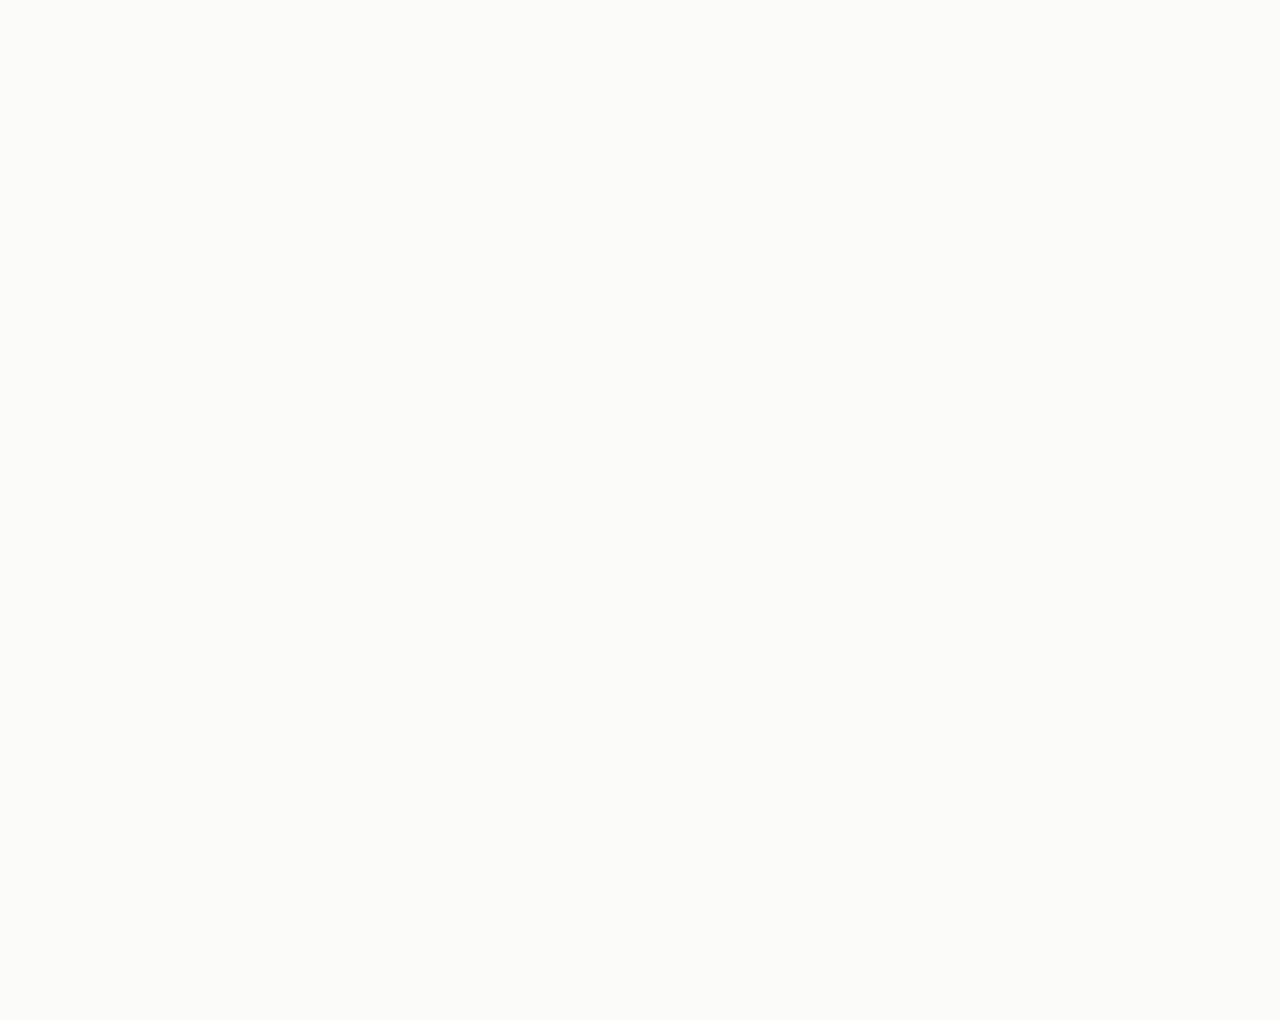
==== dashboard-motion/index.html @ 2fae6938 "Animate the OPS executive cockpit" ====
<!DOCTYPE html>
<html lang="fr">
  <head>
    <meta charset="UTF-8">
    <meta name="viewport" content="width=1536, height=1020">
    <title>OPS · Conversation dirigeant</title>
    <script src="https://cdn.jsdelivr.net/npm/gsap@3.14.2/dist/gsap.min.js"></script>
    <style>
      :root {
        --navy: #031635;
        --blue: #2e5f9d;
        --pale: #d5e3ff;
        --ice: #edf6fc;
        --green: #47725d;
        --green-text: #365f4b;
        --surface: #f4f5f6;
        --off-white: #fbfcfa;
        --navy-72: rgba(3, 22, 53, 0.72);
        --navy-12: rgba(3, 22, 53, 0.12);
        --navy-08: rgba(3, 22, 53, 0.08);
        --navy-05: rgba(3, 22, 53, 0.05);
        --blue-12: rgba(46, 95, 157, 0.12);
        --green-14: rgba(71, 114, 93, 0.14);
      }

      * { box-sizing: border-box; }

      html,
      body {
        width: 1536px;
        height: 1020px;
        margin: 0;
        overflow: hidden;
        color: var(--navy);
        background: var(--off-white);
        font-family: Montserrat, sans-serif;
        -webkit-font-smoothing: antialiased;
        text-rendering: geometricPrecision;
      }

      button { font: inherit; }

      #ops-dashboard {
        position: relative;
        width: 1536px;
        height: 1020px;
        overflow: hidden;
      }

      .clip {
        position: absolute;
        inset: 0;
        width: 100%;
        height: 100%;
      }

      .canvas-fill {
        position: absolute;
        inset: 0;
        overflow: hidden;
        background: var(--off-white);
      }

      .app-shell {
        position: absolute;
        inset: 0;
        opacity: 0;
        display: grid;
        grid-template-columns: 236px 1fr;
        overflow: hidden;
        background: var(--off-white);
        transform-origin: 50% 50%;
        will-change: transform, opacity;
      }

      .sidebar {
        min-height: 0;
        padding: 28px 20px 24px;
        display: flex;
        flex-direction: column;
        color: var(--navy);
        border-right: 1px solid var(--navy-08);
        background: var(--ice);
      }

      .brand {
        display: flex;
        align-items: center;
        gap: 3px;
        padding: 0 8px;
        font-size: 31px;
        font-weight: 700;
        letter-spacing: -0.065em;
      }

      .brand-mark {
        width: 9px;
        height: 9px;
        margin: 0 0 15px 2px;
        border: 2px solid var(--blue);
        border-radius: 50%;
      }

      .workspace {
        margin-top: 28px;
        padding: 13px;
        display: grid;
        grid-template-columns: 38px 1fr;
        align-items: center;
        gap: 11px;
        border: 1px solid var(--navy-08);
        border-radius: 13px;
        background: var(--off-white);
      }

      .workspace-avatar {
        width: 38px;
        height: 38px;
        display: grid;
        place-items: center;
        color: var(--navy);
        border-radius: 10px;
        background: var(--pale);
        font-size: 11px;
        font-weight: 700;
      }

      .workspace strong,
      .workspace span { display: block; }
      .workspace strong { font-size: 11px; line-height: 1.25; }
      .workspace span { margin-top: 4px; color: var(--navy-72); font-size: 8px; }

      .nav {
        margin-top: 24px;
        display: flex;
        flex-direction: column;
        gap: 3px;
      }

      .nav-item {
        height: 42px;
        padding: 0 12px;
        display: flex;
        align-items: center;
        gap: 11px;
        color: var(--navy-72);
        border-radius: 11px;
        font-size: 10px;
        font-weight: 700;
      }

      .nav-item.active {
        color: var(--navy);
        background: var(--pale);
        box-shadow: inset 3px 0 0 var(--blue);
      }

      .nav-icon {
        width: 22px;
        height: 22px;
        display: grid;
        place-items: center;
        color: var(--blue);
        border-radius: 7px;
        background: var(--off-white);
        font: 700 8px/1 Space Mono, monospace;
      }

      .nav-item.active .nav-icon { color: var(--off-white); background: var(--blue); }

      .sidebar-note {
        margin-top: auto;
        padding: 13px;
        color: var(--green-text);
        border: 1px solid rgba(71, 114, 93, 0.2);
        border-radius: 12px;
        background: var(--green-14);
        font-size: 9px;
        font-weight: 700;
        line-height: 1.45;
      }

      .sidebar-note span {
        display: block;
        margin-bottom: 5px;
        font: 700 7px/1 Space Mono, monospace;
        letter-spacing: 0.12em;
        text-transform: uppercase;
      }

      .dashboard {
        min-width: 0;
        min-height: 0;
        display: grid;
        grid-template-rows: 64px 1fr;
        background: var(--surface);
      }

      .topbar {
        padding: 0 28px;
        display: flex;
        align-items: center;
        justify-content: space-between;
        border-bottom: 1px solid var(--navy-08);
        background: var(--off-white);
      }

      .topbar-title { color: var(--navy-72); font-size: 10px; font-weight: 700; }
      .topbar-actions { display: flex; align-items: center; gap: 11px; }
      .memory-live {
        padding: 8px 11px;
        display: flex;
        align-items: center;
        gap: 7px;
        color: var(--green-text);
        border: 1px solid rgba(71, 114, 93, 0.22);
        border-radius: 999px;
        background: var(--green-14);
        font: 700 7px/1 Space Mono, monospace;
        letter-spacing: 0.09em;
        text-transform: uppercase;
      }

      .live-dot { width: 7px; height: 7px; flex: 0 0 auto; border-radius: 50%; background: var(--green); }
      .topbar-avatar { width: 34px; height: 34px; display: grid; place-items: center; border: 0; border-radius: 50%; color: var(--off-white); background: var(--navy); font-size: 9px; font-weight: 700; }

      .dashboard-content {
        min-height: 0;
        padding: 24px 28px 26px;
        display: grid;
        grid-template-rows: 64px 72px minmax(0, 1fr);
        gap: 14px;
      }

      .heading-row { display: flex; align-items: center; justify-content: space-between; }
      .heading-copy span { color: var(--navy-72); font-size: 10px; font-weight: 700; }
      h1 { margin: 7px 0 0; font-size: 32px; line-height: 1; letter-spacing: -0.055em; }
      .heading-aside { color: var(--blue); font: 700 8px/1 Space Mono, monospace; letter-spacing: 0.12em; text-transform: uppercase; }

      .kpi-grid { display: grid; grid-template-columns: repeat(3, 1fr); gap: 10px; }
      .kpi-card {
        position: relative;
        overflow: hidden;
        padding: 12px 15px;
        display: flex;
        align-items: center;
        justify-content: space-between;
        border: 1px solid var(--navy-08);
        border-radius: 13px;
        background: var(--off-white);
      }
      .kpi-label { color: var(--navy-72); font-size: 9px; font-weight: 700; }
      .kpi-value { font-size: 22px; line-height: 1; font-weight: 700; letter-spacing: -0.04em; font-variant-numeric: tabular-nums; }
      .kpi-delta { margin-left: 9px; color: var(--green-text); font: 700 7px/1 Space Mono, monospace; }
      .kpi-delta.neutral { color: var(--navy-72); }
      .kpi-fill { position: absolute; right: 0; bottom: 0; left: 0; height: 3px; background: var(--blue); transform-origin: 0 50%; }
      .kpi-fill-pipeline { transform: scaleX(0.64); }
      .kpi-fill-margin { transform: scaleX(0.38); }
      .kpi-fill-cash { transform: scaleX(0.72); }

      .conversation-card {
        min-height: 0;
        overflow: hidden;
        display: grid;
        grid-template-rows: 58px 1fr;
        border: 1px solid var(--navy-08);
        border-radius: 18px;
        background: var(--off-white);
        box-shadow: 0 12px 30px rgba(3, 22, 53, 0.05);
      }

      .conversation-head {
        padding: 0 20px;
        display: flex;
        align-items: center;
        justify-content: space-between;
        border-bottom: 1px solid var(--navy-08);
      }

      .agent-title { display: flex; align-items: center; gap: 11px; font-size: 12px; font-weight: 700; }
      .agent-glyph,
      .agent-mini {
        display: grid;
        place-items: center;
        color: var(--off-white);
        border-radius: 50%;
        background: var(--blue);
        font: 700 8px/1 Space Mono, monospace;
      }
      .agent-glyph { width: 31px; height: 31px; box-shadow: 0 0 0 6px var(--blue-12); }
      .conversation-state { display: flex; align-items: center; gap: 7px; color: var(--green-text); font: 700 7px/1 Space Mono, monospace; letter-spacing: 0.08em; text-transform: uppercase; }

      .thread {
        position: relative;
        min-width: 0;
        min-height: 0;
        padding: 20px 22px 55px;
        display: flex;
        flex-direction: column;
        gap: 9px;
        overflow: hidden;
        background: var(--off-white);
      }

      .message { display: flex; align-items: flex-start; gap: 10px; max-width: 84%; will-change: transform, opacity; }
      .message.user { align-self: flex-end; justify-content: flex-end; max-width: 68%; }
      .message.ai { align-self: flex-start; }
      .agent-mini { width: 28px; height: 28px; flex: 0 0 auto; margin-top: 3px; font-size: 7px; }
      .bubble {
        padding: 10px 13px;
        border-radius: 14px;
        font-size: 14px;
        line-height: 1.38;
        font-weight: 700;
      }
      .user .bubble { color: var(--off-white); border-bottom-right-radius: 4px; background: var(--navy); }
      .ai .bubble { border: 1px solid var(--navy-08); border-bottom-left-radius: 4px; background: var(--surface); }
      .bubble-copy { display: block; }
      .bubble-chips { margin-top: 8px; display: flex; gap: 6px; flex-wrap: wrap; }
      .bubble-chip {
        padding: 5px 7px;
        color: var(--navy);
        border-radius: 6px;
        background: var(--pale);
        font: 700 7px/1 Space Mono, monospace;
        letter-spacing: 0.04em;
        text-transform: uppercase;
      }
      .bubble-chip.green { color: var(--green-text); background: var(--green-14); }

      .typing-indicator {
        position: absolute;
        z-index: 5;
        left: 61px;
        padding: 8px 10px;
        display: flex;
        gap: 4px;
        border: 1px solid var(--navy-08);
        border-radius: 10px;
        background: var(--surface);
        box-shadow: 0 7px 17px var(--navy-08);
        pointer-events: none;
      }
      .typing-indicator span { width: 5px; height: 5px; border-radius: 50%; background: var(--blue); }
      #typing-1 { top: 59px; }
      #typing-2 { top: 169px; }
      #typing-3 { top: 280px; }
      #typing-4 { top: 389px; }

      .final-state {
        position: absolute;
        right: 22px;
        bottom: 16px;
        z-index: 6;
        padding: 8px 11px;
        display: flex;
        align-items: center;
        gap: 7px;
        color: var(--green-text);
        border: 1px solid rgba(71, 114, 93, 0.22);
        border-radius: 999px;
        background: var(--off-white);
        box-shadow: 0 8px 20px var(--navy-08);
        font: 700 7px/1 Space Mono, monospace;
        letter-spacing: 0.07em;
        text-transform: uppercase;
      }
      .final-state::before { width: 7px; height: 7px; border-radius: 50%; background: var(--green); content: ""; }
      .memory-progress { position: absolute; z-index: 6; right: 22px; bottom: 9px; width: 174px; height: 2px; background: var(--green); transform-origin: 0 50%; }

    </style>
  </head>
  <body>
    <div
      id="ops-dashboard"
      data-composition-id="ops-dashboard-motion"
      data-start="0"
      data-width="1536"
      data-height="1020"
      data-duration="20"
      data-fps="30"
    >
      <section id="ops-dashboard-scene" class="clip" data-start="0" data-duration="20" data-track-index="1">
        <div class="canvas-fill">
          <main class="app-shell">
            <aside class="sidebar">
              <div class="brand">OPS<span class="brand-mark"></span></div>
              <div class="workspace"><div class="workspace-avatar">AB</div><div><strong>Atelier Beaumarchais</strong><span>Menuiserie · Paris 11</span></div></div>

              <nav class="nav" aria-label="Navigation OPS">
                <div class="nav-item"><span class="nav-icon">TB</span>Tableau de bord</div>
                <div class="nav-item active"><span class="nav-icon">IA</span>Mon agent</div>
                <div class="nav-item"><span class="nav-icon">CA</span>Cycle d'affaire</div>
                <div class="nav-item"><span class="nav-icon">EM</span>Emails</div>
                <div class="nav-item"><span class="nav-icon">DO</span>Documents</div>
                <div class="nav-item"><span class="nav-icon">CL</span>Clients</div>
                <div class="nav-item"><span class="nav-icon">PL</span>Planning</div>
                <div class="nav-item"><span class="nav-icon">CR</span>CRM</div>
                <div class="nav-item"><span class="nav-icon">CH</span>Chiffre</div>
              </nav>

            </aside>

            <section class="dashboard">
              <header class="topbar">
                <span class="topbar-title">Mon agent · aujourd'hui</span>
                <div class="topbar-actions"><div class="memory-live"><span class="live-dot"></span>Mémoire en direct</div><button type="button" class="topbar-avatar">M</button></div>
              </header>

              <div class="dashboard-content">
                <div class="heading-row">
                  <div class="heading-copy"><span>Voici ce qui demande votre attention.</span><h1>Bonjour Marie.</h1></div>
                  <div class="heading-aside">Entreprise · en direct</div>
                </div>

                <div class="kpi-grid">
                  <article class="kpi-card"><span class="kpi-label">Pipeline</span><div><strong class="kpi-value">184 K€</strong><span class="kpi-delta">+12 %</span></div><span class="kpi-fill kpi-fill-pipeline"></span></article>
                  <article class="kpi-card"><span class="kpi-label">Marge moyenne</span><div><strong class="kpi-value">29 %</strong><span class="kpi-delta neutral">−2 pts</span></div><span class="kpi-fill kpi-fill-margin"></span></article>
                  <article class="kpi-card"><span class="kpi-label">Trésorerie</span><div><strong class="kpi-value">67 j</strong><span class="kpi-delta">OK</span></div><span class="kpi-fill kpi-fill-cash"></span></article>
                </div>

                <section class="conversation-card">
                  <header class="conversation-head">
                    <div class="agent-title"><span class="agent-glyph">O°</span>Vous parlez à OPS</div>
                    <div class="conversation-state"><span class="live-dot"></span>Agent IA · actif</div>
                  </header>

                  <div class="thread">
                    <div id="msg-u1" class="message user"><div class="bubble"><span class="bubble-copy">Qui doit être relancé aujourd'hui ?</span></div></div>
                    <div id="typing-1" class="typing-indicator"><span></span><span></span><span></span></div>
                    <div id="msg-a1" class="message ai"><span class="agent-mini">O°</span><div class="bubble"><span class="bubble-copy">3 dossiers : Atelier Sud (12,4 k€ · 28 j), Nova (7,8 k€ · 12 j) et Maison Cobalt (4,1 k€ · 8 j). Je prépare les relances ?</span><span class="bubble-chips"><span class="bubble-chip">CRM</span><span class="bubble-chip">Factures</span></span></div></div>

                    <div id="msg-u2" class="message user"><div class="bubble"><span class="bubble-copy">Oui. Doux pour Atelier Sud, ferme pour Nova.</span></div></div>
                    <div id="typing-2" class="typing-indicator"><span></span><span></span><span></span></div>
                    <div id="msg-a2" class="message ai"><span class="agent-mini">O°</span><div class="bubble"><span class="bubble-copy">Relances prêtes. 2 validations requises. Maison Cobalt attendra lundi.</span><span class="bubble-chips"><span class="bubble-chip">2 brouillons prêts</span></span></div></div>

                    <div id="msg-u3" class="message user"><div class="bubble"><span class="bubble-copy">Pourquoi la marge atelier baisse ?</span></div></div>
                    <div id="typing-3" class="typing-indicator"><span></span><span></span><span></span></div>
                    <div id="msg-a3" class="message ai"><span class="agent-mini">O°</span><div class="bubble"><span class="bubble-copy">−2,1 pts cette semaine. Le chantier Rivoli concentre 82 % de l'écart : 14 h non facturées.</span><span class="bubble-chips"><span class="bubble-chip">PROJET-241</span><span class="bubble-chip">TEMPS-86</span></span></div></div>

                    <div id="msg-u4" class="message user"><div class="bubble"><span class="bubble-copy">Corrige et fais-moi un brief à 17 h.</span></div></div>
                    <div id="typing-4" class="typing-indicator"><span></span><span></span><span></span></div>
                    <div id="msg-a4" class="message ai"><span class="agent-mini">O°</span><div class="bubble"><span class="bubble-copy">3 tâches assignées. Brief programmé à 17 h. Aucun message client ne part sans votre validation.</span><span class="bubble-chips"><span class="bubble-chip green">3 tâches</span><span class="bubble-chip green">Brief · 17:00</span></span></div></div>

                    <div class="memory-progress"></div>
                    <div class="final-state">Mémoire synchronisée · 8 messages</div>
                  </div>
                </section>
              </div>
            </section>
          </main>
        </div>
      </section>
    </div>

    <script>
      window.__timelines = window.__timelines || {};

      const tl = gsap.timeline({ paused: true });

      tl.fromTo(".app-shell", { opacity: 0 }, { opacity: 1, duration: 0.68, ease: "sine.inOut" }, 0);
      tl.fromTo(".brand, .workspace, .nav-item", { x: -12, opacity: 0 }, { x: 0, opacity: 1, duration: 0.42, stagger: 0.035, ease: "power3.out" }, 0.16);
      tl.fromTo(".heading-row", { y: 10, opacity: 0 }, { y: 0, opacity: 1, duration: 0.4, ease: "power2.out" }, 0.24);
      tl.fromTo(".kpi-card", { y: 12, opacity: 0 }, { y: 0, opacity: 1, duration: 0.42, stagger: 0.06, ease: "power4.out" }, 0.34);
      tl.fromTo(".conversation-card", { y: 15, opacity: 0 }, { y: 0, opacity: 1, duration: 0.5, ease: "expo.out" }, 0.42);

      function showTyping(id, start, end) {
        tl.fromTo(id, { scale: 0.94, opacity: 0 }, { scale: 1, opacity: 1, duration: 0.2, ease: "power3.out" }, start);
        tl.to(id, { scale: 0.97, opacity: 0, duration: 0.16, ease: "power2.in" }, end);
      }

      function showMessage(id, at, direction, ease) {
        tl.fromTo(id, { x: direction, y: 7, scale: 0.988, opacity: 0 }, { x: 0, y: 0, scale: 1, opacity: 1, duration: 0.38, ease }, at);
        tl.fromTo(id + " .bubble-copy", { x: direction * 0.18, opacity: 0 }, { x: 0, opacity: 1, duration: 0.26, ease: "power2.out" }, at + 0.1);
        const chips = id + " .bubble-chip";
        if (document.querySelector(chips)) tl.fromTo(chips, { scale: 0.92, opacity: 0 }, { scale: 1, opacity: 1, duration: 0.22, stagger: 0.05, ease: "circ.out" }, at + 0.27);
      }

      showMessage("#msg-u1", 0.9, 20, "power4.out");
      showTyping("#typing-1", 1.28, 1.6);
      showMessage("#msg-a1", 1.75, -20, "expo.out");

      showMessage("#msg-u2", 3.4, 22, "power3.out");
      showTyping("#typing-2", 3.76, 4.1);
      showMessage("#msg-a2", 4.25, -18, "circ.out");

      showMessage("#msg-u3", 6.0, 20, "power4.out");
      showTyping("#typing-3", 6.36, 6.75);
      showMessage("#msg-a3", 6.9, -20, "expo.out");

      showMessage("#msg-u4", 8.7, 22, "power3.out");
      showTyping("#typing-4", 9.06, 9.48);
      showMessage("#msg-a4", 9.65, -18, "circ.out");

      tl.fromTo(".final-state", { x: 10, opacity: 0 }, { x: 0, opacity: 1, duration: 0.44, ease: "power4.out" }, 11.0);
      tl.fromTo(".memory-progress", { scaleX: 0.08, opacity: 0 }, { scaleX: 1, opacity: 1, duration: 0.85, ease: "expo.out" }, 11.0);
      tl.to(".live-dot", { scale: 1.3, duration: 0.38, repeat: 2, yoyo: true, ease: "sine.inOut" }, 11.1);

      tl.to(".app-shell", { opacity: 1, duration: 6.75, ease: "none" }, 11.85);
      tl.to(".app-shell", { opacity: 0, duration: 1.4, ease: "sine.inOut" }, 18.6);

      if (Math.abs(tl.duration() - 20) > 0.001) throw new Error("OPS desktop timeline must be exactly 20 seconds");

      window.__timelines["ops-dashboard-motion"] = tl;

      function playPreview() { tl.pause(0); tl.play(); }
      if (new URLSearchParams(window.location.search).get("autoplay") === "1") playPreview();
      window.addEventListener("message", (event) => {
        const command = typeof event.data === "string" ? event.data : event.data && event.data.type;
        if (command === "play" || command === "ops-dashboard:play") playPreview();
      });
    </script>
  </body>
</html>
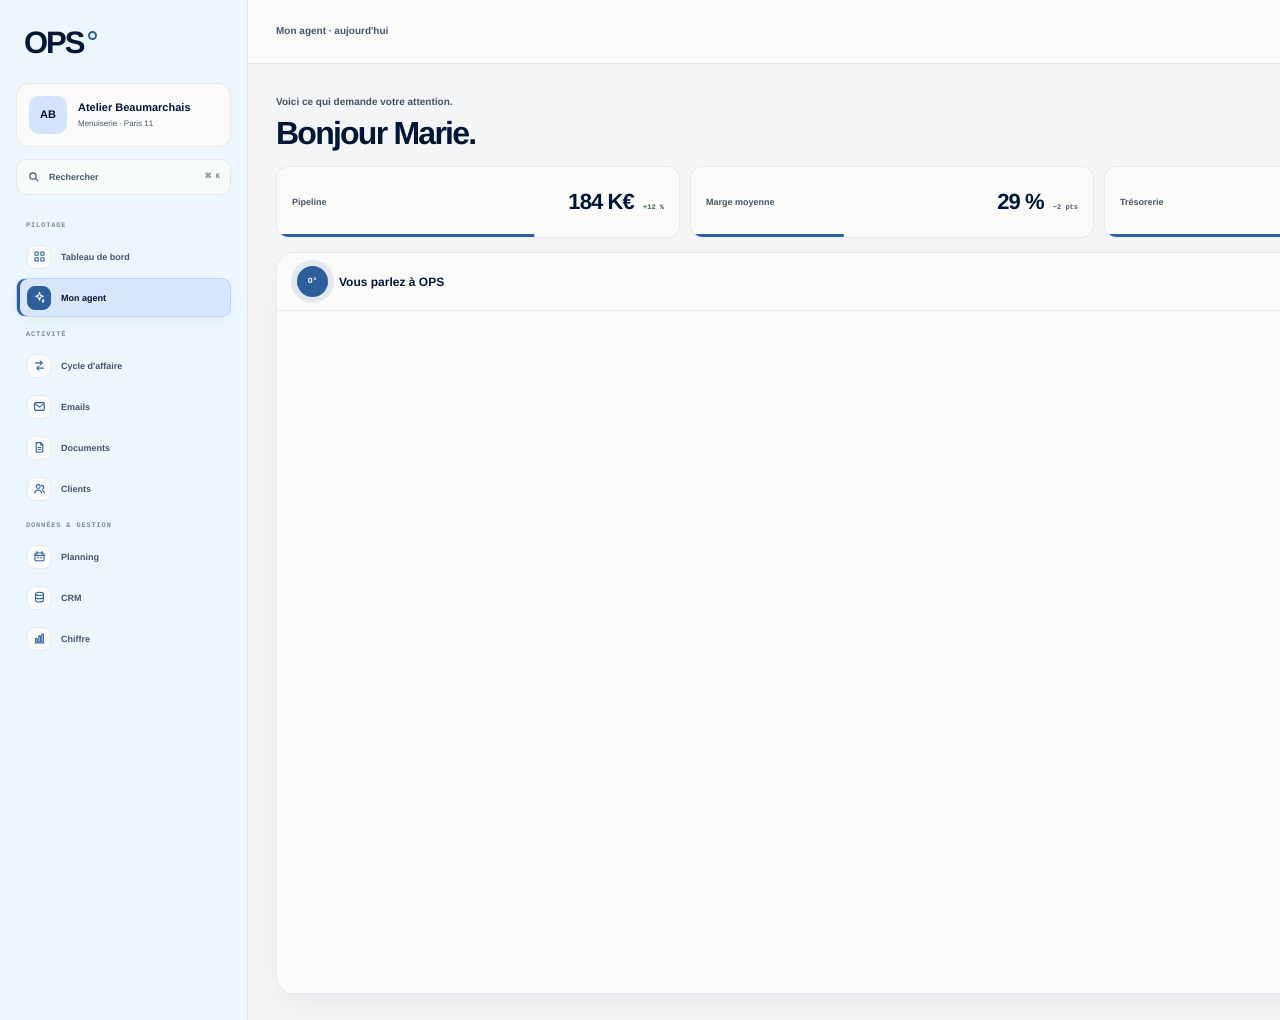
==== commit bae3c82f: "Loop only the OPS conversation" ====
--- a/dashboard-motion/index.html
+++ b/dashboard-motion/index.html
@@ -64,9 +64,9 @@
       .app-shell {
         position: absolute;
         inset: 0;
-        opacity: 0;
-        display: grid;
-        grid-template-columns: 236px 1fr;
+        opacity: 1;
+        display: grid;
+        grid-template-columns: 248px 1fr;
         overflow: hidden;
         background: var(--off-white);
         transform-origin: 50% 50%;
@@ -75,7 +75,7 @@
 
       .sidebar {
         min-height: 0;
-        padding: 28px 20px 24px;
+        padding: 25px 16px 22px;
         display: flex;
         flex-direction: column;
         color: var(--navy);
@@ -102,8 +102,8 @@
       }
 
       .workspace {
-        margin-top: 28px;
-        padding: 13px;
+        margin-top: 22px;
+        padding: 12px;
         display: grid;
         grid-template-columns: 38px 1fr;
         align-items: center;
@@ -130,63 +130,72 @@
       .workspace strong { font-size: 11px; line-height: 1.25; }
       .workspace span { margin-top: 4px; color: var(--navy-72); font-size: 8px; }
 
-      .nav {
-        margin-top: 24px;
-        display: flex;
-        flex-direction: column;
-        gap: 3px;
-      }
-
-      .nav-item {
-        height: 42px;
-        padding: 0 12px;
-        display: flex;
-        align-items: center;
-        gap: 11px;
+      .sidebar-search {
+        height: 36px;
+        margin-top: 12px;
+        padding: 0 10px;
+        display: flex;
+        align-items: center;
+        gap: 8px;
         color: var(--navy-72);
-        border-radius: 11px;
-        font-size: 10px;
-        font-weight: 700;
-      }
-
-      .nav-item.active {
-        color: var(--navy);
-        background: var(--pale);
-        box-shadow: inset 3px 0 0 var(--blue);
-      }
-
-      .nav-icon {
-        width: 22px;
-        height: 22px;
-        display: grid;
-        place-items: center;
-        color: var(--blue);
-        border-radius: 7px;
-        background: var(--off-white);
-        font: 700 8px/1 Space Mono, monospace;
-      }
-
-      .nav-item.active .nav-icon { color: var(--off-white); background: var(--blue); }
-
-      .sidebar-note {
-        margin-top: auto;
-        padding: 13px;
-        color: var(--green-text);
-        border: 1px solid rgba(71, 114, 93, 0.2);
-        border-radius: 12px;
-        background: var(--green-14);
+        border: 1px solid var(--navy-08);
+        border-radius: 10px;
+        background: rgba(251, 252, 250, 0.72);
         font-size: 9px;
         font-weight: 700;
-        line-height: 1.45;
-      }
-
-      .sidebar-note span {
-        display: block;
-        margin-bottom: 5px;
+      }
+
+      .sidebar-search svg { width: 14px; height: 14px; fill: none; stroke: currentColor; stroke-width: 1.7; }
+      .sidebar-search kbd { margin-left: auto; color: rgba(3, 22, 53, 0.52); font: 700 7px/1 Space Mono, monospace; }
+
+      .nav {
+        margin-top: 15px;
+        display: flex;
+        flex-direction: column;
+        gap: 2px;
+      }
+
+      .nav-section-label {
+        margin: 13px 10px 5px;
+        color: rgba(3, 22, 53, 0.48);
         font: 700 7px/1 Space Mono, monospace;
         letter-spacing: 0.12em;
         text-transform: uppercase;
       }
+
+      .nav-item {
+        height: 39px;
+        padding: 0 10px;
+        display: flex;
+        align-items: center;
+        gap: 10px;
+        color: var(--navy-72);
+        border: 1px solid transparent;
+        border-radius: 9px;
+        font-size: 9px;
+        font-weight: 700;
+      }
+
+      .nav-item.active {
+        color: var(--navy);
+        border-color: rgba(46, 95, 157, 0.12);
+        background: rgba(213, 227, 255, 0.86);
+        box-shadow: inset 3px 0 0 var(--blue), 0 5px 14px rgba(46, 95, 157, 0.06);
+      }
+
+      .nav-icon {
+        width: 24px;
+        height: 24px;
+        display: grid;
+        place-items: center;
+        color: var(--blue);
+        border: 1px solid rgba(46, 95, 157, 0.1);
+        border-radius: 8px;
+        background: var(--off-white);
+      }
+
+      .nav-icon svg { width: 13px; height: 13px; fill: none; stroke: currentColor; stroke-linecap: round; stroke-linejoin: round; stroke-width: 1.65; }
+      .nav-item.active .nav-icon { color: var(--off-white); border-color: var(--blue); background: var(--blue); }
 
       .dashboard {
         min-width: 0;
@@ -302,7 +311,7 @@
         background: var(--off-white);
       }
 
-      .message { display: flex; align-items: flex-start; gap: 10px; max-width: 84%; will-change: transform, opacity; }
+      .message { display: flex; align-items: flex-start; gap: 10px; max-width: 84%; opacity: 0; will-change: transform, opacity; }
       .message.user { align-self: flex-end; justify-content: flex-end; max-width: 68%; }
       .message.ai { align-self: flex-start; }
       .agent-mini { width: 28px; height: 28px; flex: 0 0 auto; margin-top: 3px; font-size: 7px; }
@@ -340,6 +349,7 @@
         background: var(--surface);
         box-shadow: 0 7px 17px var(--navy-08);
         pointer-events: none;
+        opacity: 0;
       }
       .typing-indicator span { width: 5px; height: 5px; border-radius: 50%; background: var(--blue); }
       #typing-1 { top: 59px; }
@@ -364,9 +374,10 @@
         font: 700 7px/1 Space Mono, monospace;
         letter-spacing: 0.07em;
         text-transform: uppercase;
+        opacity: 0;
       }
       .final-state::before { width: 7px; height: 7px; border-radius: 50%; background: var(--green); content: ""; }
-      .memory-progress { position: absolute; z-index: 6; right: 22px; bottom: 9px; width: 174px; height: 2px; background: var(--green); transform-origin: 0 50%; }
+      .memory-progress { position: absolute; z-index: 6; right: 22px; bottom: 9px; width: 174px; height: 2px; opacity: 0; background: var(--green); transform-origin: 0 50%; }
 
     </style>
   </head>
@@ -386,17 +397,21 @@
             <aside class="sidebar">
               <div class="brand">OPS<span class="brand-mark"></span></div>
               <div class="workspace"><div class="workspace-avatar">AB</div><div><strong>Atelier Beaumarchais</strong><span>Menuiserie · Paris 11</span></div></div>
+              <div class="sidebar-search"><svg viewBox="0 0 20 20" aria-hidden="true"><circle cx="8.5" cy="8.5" r="4.5"></circle><path d="m12 12 4 4"></path></svg><span>Rechercher</span><kbd>⌘ K</kbd></div>
 
               <nav class="nav" aria-label="Navigation OPS">
-                <div class="nav-item"><span class="nav-icon">TB</span>Tableau de bord</div>
-                <div class="nav-item active"><span class="nav-icon">IA</span>Mon agent</div>
-                <div class="nav-item"><span class="nav-icon">CA</span>Cycle d'affaire</div>
-                <div class="nav-item"><span class="nav-icon">EM</span>Emails</div>
-                <div class="nav-item"><span class="nav-icon">DO</span>Documents</div>
-                <div class="nav-item"><span class="nav-icon">CL</span>Clients</div>
-                <div class="nav-item"><span class="nav-icon">PL</span>Planning</div>
-                <div class="nav-item"><span class="nav-icon">CR</span>CRM</div>
-                <div class="nav-item"><span class="nav-icon">CH</span>Chiffre</div>
+                <p class="nav-section-label">Pilotage</p>
+                <div class="nav-item"><span class="nav-icon"><svg viewBox="0 0 20 20" aria-hidden="true"><rect x="3" y="3" width="5" height="5" rx="1"></rect><rect x="12" y="3" width="5" height="5" rx="1"></rect><rect x="3" y="12" width="5" height="5" rx="1"></rect><rect x="12" y="12" width="5" height="5" rx="1"></rect></svg></span>Tableau de bord</div>
+                <div class="nav-item active"><span class="nav-icon"><svg viewBox="0 0 20 20" aria-hidden="true"><path d="m10 2 1.5 4.4L16 8l-4.5 1.6L10 14l-1.5-4.4L4 8l4.5-1.6L10 2Z"></path><path d="m15.5 13 .7 2 .8.3-.8.3-.7 2-.7-2-.8-.3.8-.3.7-2Z"></path></svg></span>Mon agent</div>
+                <p class="nav-section-label">Activité</p>
+                <div class="nav-item"><span class="nav-icon"><svg viewBox="0 0 20 20" aria-hidden="true"><path d="M4 6h10"></path><path d="m11 3 3 3-3 3"></path><path d="M16 14H6"></path><path d="m9 11-3 3 3 3"></path></svg></span>Cycle d'affaire</div>
+                <div class="nav-item"><span class="nav-icon"><svg viewBox="0 0 20 20" aria-hidden="true"><rect x="2.5" y="4" width="15" height="12" rx="2"></rect><path d="m3.5 6 6.5 5 6.5-5"></path></svg></span>Emails</div>
+                <div class="nav-item"><span class="nav-icon"><svg viewBox="0 0 20 20" aria-hidden="true"><path d="M5 2.5h7l3 3V17H5V2.5Z"></path><path d="M12 2.5V6h3"></path><path d="M8 10h4M8 13h4"></path></svg></span>Documents</div>
+                <div class="nav-item"><span class="nav-icon"><svg viewBox="0 0 20 20" aria-hidden="true"><circle cx="8" cy="7" r="3"></circle><path d="M2.5 17c.5-3.1 2.3-4.7 5.5-4.7s5 1.6 5.5 4.7"></path><path d="M13 5.2c2.2.2 3.5 1.4 3.5 3.2 0 1.3-.6 2.2-1.8 2.8M15 13c1.5.6 2.3 1.9 2.5 4"></path></svg></span>Clients</div>
+                <p class="nav-section-label">Données &amp; gestion</p>
+                <div class="nav-item"><span class="nav-icon"><svg viewBox="0 0 20 20" aria-hidden="true"><rect x="3" y="4.5" width="14" height="12" rx="2"></rect><path d="M6 2.5v4M14 2.5v4M3 8.5h14M6.5 12h2M11.5 12h2"></path></svg></span>Planning</div>
+                <div class="nav-item"><span class="nav-icon"><svg viewBox="0 0 20 20" aria-hidden="true"><ellipse cx="10" cy="4.5" rx="6" ry="2.5"></ellipse><path d="M4 4.5v5C4 11 6.7 12 10 12s6-1 6-2.5v-5M4 9.5v5C4 16 6.7 17 10 17s6-1 6-2.5v-5"></path></svg></span>CRM</div>
+                <div class="nav-item"><span class="nav-icon"><svg viewBox="0 0 20 20" aria-hidden="true"><path d="M3 17h14"></path><rect x="4" y="10" width="2.5" height="5.5" rx=".6"></rect><rect x="8.8" y="6" width="2.5" height="9.5" rx=".6"></rect><rect x="13.5" y="3" width="2.5" height="12.5" rx=".6"></rect></svg></span>Chiffre</div>
               </nav>
 
             </aside>
@@ -458,12 +473,6 @@
 
       const tl = gsap.timeline({ paused: true });
 
-      tl.fromTo(".app-shell", { opacity: 0 }, { opacity: 1, duration: 0.68, ease: "sine.inOut" }, 0);
-      tl.fromTo(".brand, .workspace, .nav-item", { x: -12, opacity: 0 }, { x: 0, opacity: 1, duration: 0.42, stagger: 0.035, ease: "power3.out" }, 0.16);
-      tl.fromTo(".heading-row", { y: 10, opacity: 0 }, { y: 0, opacity: 1, duration: 0.4, ease: "power2.out" }, 0.24);
-      tl.fromTo(".kpi-card", { y: 12, opacity: 0 }, { y: 0, opacity: 1, duration: 0.42, stagger: 0.06, ease: "power4.out" }, 0.34);
-      tl.fromTo(".conversation-card", { y: 15, opacity: 0 }, { y: 0, opacity: 1, duration: 0.5, ease: "expo.out" }, 0.42);
-
       function showTyping(id, start, end) {
         tl.fromTo(id, { scale: 0.94, opacity: 0 }, { scale: 1, opacity: 1, duration: 0.2, ease: "power3.out" }, start);
         tl.to(id, { scale: 0.97, opacity: 0, duration: 0.16, ease: "power2.in" }, end);
@@ -476,9 +485,9 @@
         if (document.querySelector(chips)) tl.fromTo(chips, { scale: 0.92, opacity: 0 }, { scale: 1, opacity: 1, duration: 0.22, stagger: 0.05, ease: "circ.out" }, at + 0.27);
       }
 
-      showMessage("#msg-u1", 0.9, 20, "power4.out");
-      showTyping("#typing-1", 1.28, 1.6);
-      showMessage("#msg-a1", 1.75, -20, "expo.out");
+      showMessage("#msg-u1", 0.18, 20, "power4.out");
+      showTyping("#typing-1", 0.72, 0.98);
+      showMessage("#msg-a1", 1.12, -20, "expo.out");
 
       showMessage("#msg-u2", 3.4, 22, "power3.out");
       showTyping("#typing-2", 3.76, 4.1);
@@ -494,10 +503,11 @@
 
       tl.fromTo(".final-state", { x: 10, opacity: 0 }, { x: 0, opacity: 1, duration: 0.44, ease: "power4.out" }, 11.0);
       tl.fromTo(".memory-progress", { scaleX: 0.08, opacity: 0 }, { scaleX: 1, opacity: 1, duration: 0.85, ease: "expo.out" }, 11.0);
-      tl.to(".live-dot", { scale: 1.3, duration: 0.38, repeat: 2, yoyo: true, ease: "sine.inOut" }, 11.1);
-
-      tl.to(".app-shell", { opacity: 1, duration: 6.75, ease: "none" }, 11.85);
-      tl.to(".app-shell", { opacity: 0, duration: 1.4, ease: "sine.inOut" }, 18.6);
+      tl.to(
+        ".thread > .message, .thread > .typing-indicator, .thread > .memory-progress, .thread > .final-state",
+        { opacity: 0, duration: 0.75, ease: "sine.inOut" },
+        19.25
+      );
 
       if (Math.abs(tl.duration() - 20) > 0.001) throw new Error("OPS desktop timeline must be exactly 20 seconds");
 
